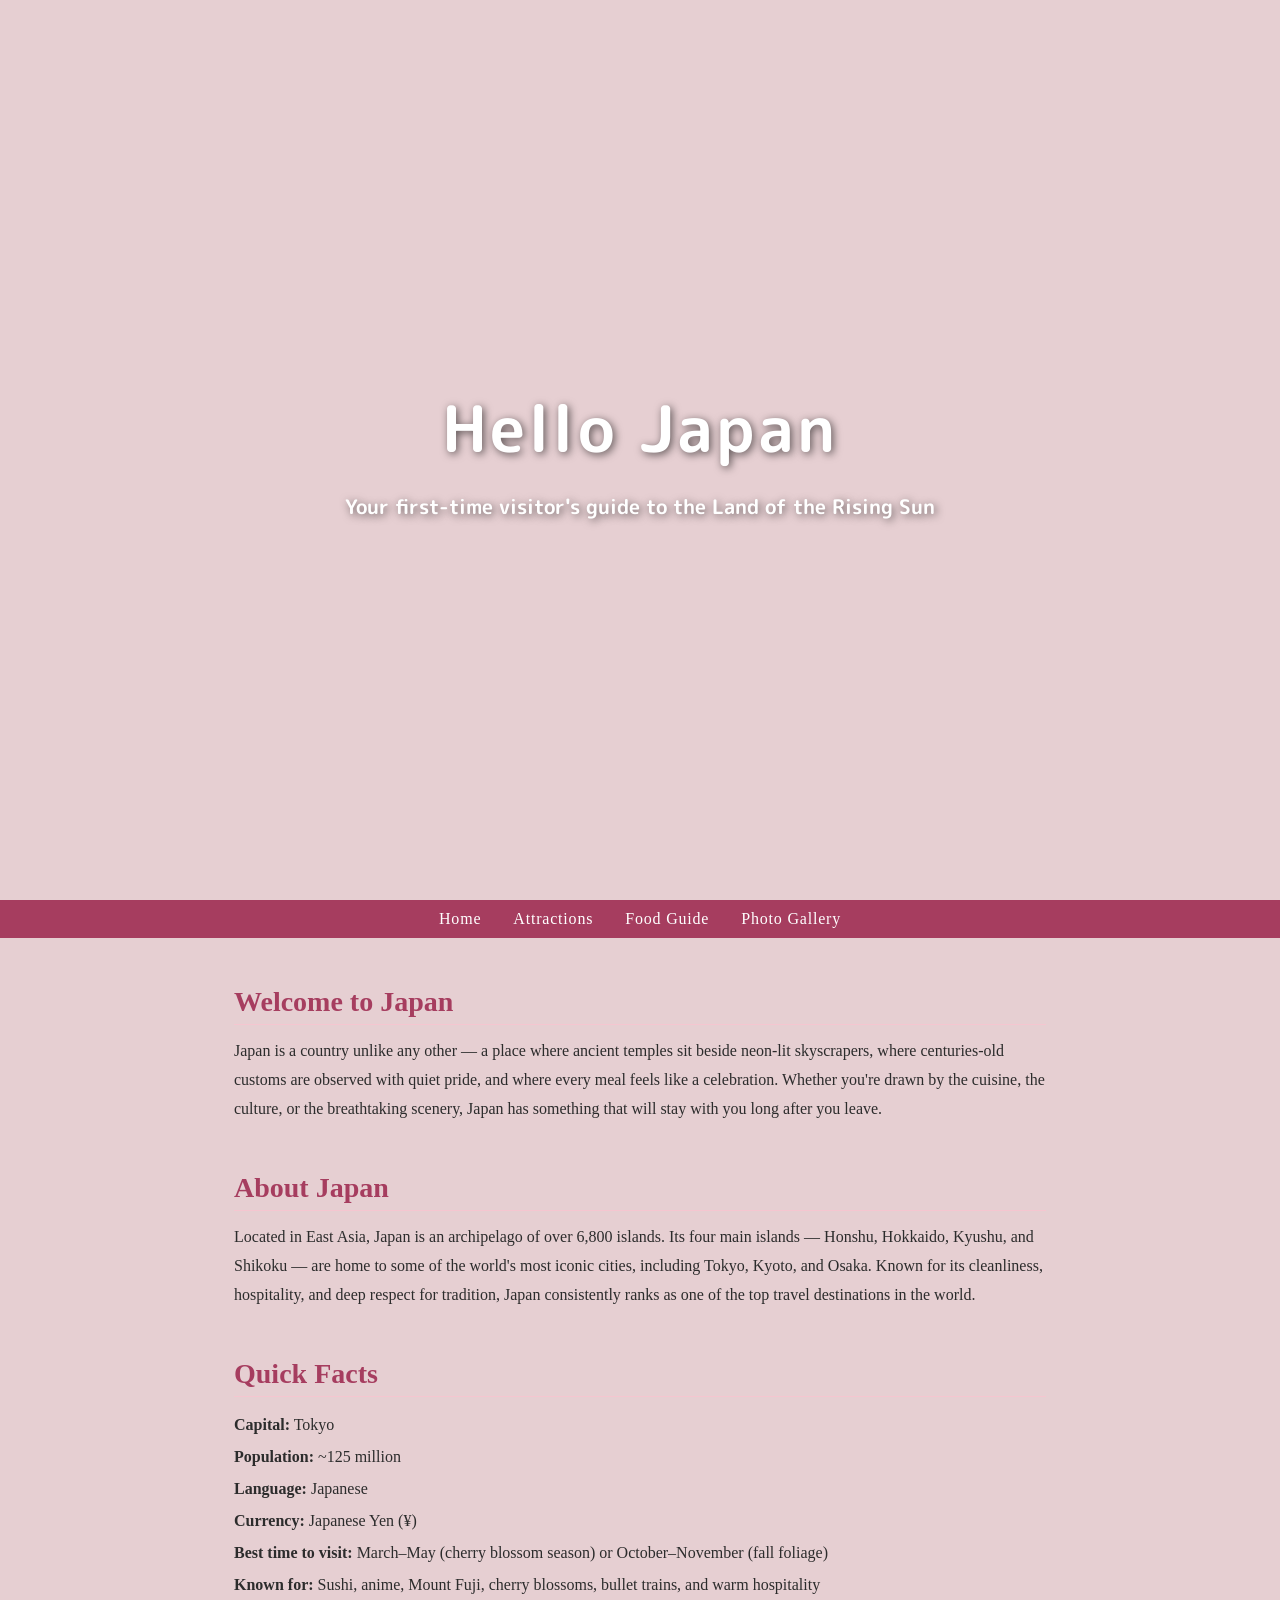
==== index.html @ 5c3699c9 "I have completed milestone 1 and 2, but still need to add a couple of images, text, and maybe play a" ====
<!DOCTYPE html>
<html lang="en">
<head>

    <!-- this is a google japanese font i found and looked up to make this more intriguing-->
    <link href="https://fonts.googleapis.com/css2?family=M+PLUS+Rounded+1c:wght@500;700&display=swap" rel="stylesheet">

    <meta charset="UTF-8">
    <meta name="viewport" content="width=device-width, initial-scale=1.0">
    <title>Hello Japan — Travel Guide</title>
    <link rel="stylesheet" href="css/styless.css">
    <link rel="stylesheet" href="css/images.css">
</head>
<body>

    <!-- Hero section: full-screen welcome with background image -->
    <header id="hero">
        <div class="hero-text">
            <h1>Hello Japan</h1>
            <p class="hero-tagline">Your first-time visitor's guide to the Land of the Rising Sun</p>
        </div>
    </header>

    <!-- Sticky navigation bar — sits below the hero, sticks to top on scroll -->
    <nav id="main-nav">
        <ul>
            <li><a href="index.html">Home</a></li>
            <li><a href="attractions.html">Attractions</a></li>
            <li><a href="foodguide.html">Food Guide</a></li>
            <li><a href="photo-gallery.html">Photo Gallery</a></li>
        </ul>
    </nav>

    <!-- Home page content: About, Welcome, Facts -->
    <main>

        <section id="welcome">
            <h2>Welcome to Japan</h2>
            <p>
                Japan is a country unlike any other — a place where ancient temples sit beside neon-lit
                skyscrapers, where centuries-old customs are observed with quiet pride, and where every
                meal feels like a celebration. Whether you're drawn by the cuisine, the culture, or the
                breathtaking scenery, Japan has something that will stay with you long after you leave.
            </p>
        </section>

        <section id="about">
            <h2>About Japan</h2>
            <p>
                Located in East Asia, Japan is an archipelago of over 6,800 islands. Its four main islands —
                Honshu, Hokkaido, Kyushu, and Shikoku — are home to some of the world's most iconic cities,
                including Tokyo, Kyoto, and Osaka. Known for its cleanliness, hospitality, and deep respect
                for tradition, Japan consistently ranks as one of the top travel destinations in the world.
            </p>
        </section>

        <section id="facts">
            <h2>Quick Facts</h2>
            <ul>
                <li><strong>Capital:</strong> Tokyo</li>
                <li><strong>Population:</strong> ~125 million</li>
                <li><strong>Language:</strong> Japanese</li>
                <li><strong>Currency:</strong> Japanese Yen (¥)</li>
                <li><strong>Best time to visit:</strong> March–May (cherry blossom season) or October–November (fall foliage)</li>
                <li><strong>Known for:</strong> Sushi, anime, Mount Fuji, cherry blossoms, bullet trains, and warm hospitality</li>
            </ul>
        </section>

    </main>

</body>
</html>
---- css/styless.css ----
/* ── Reset ── */
* {
    margin: 0;
    padding: 0;
    box-sizing: border-box;
}

body {
    font-family: Georgia, serif;
    color: #2c2c2c;
    background-color: #e6cfd2;
}

/* ── Hero header ── */
#hero {
    height: 100vh;
    background-image: url('../images/japan-hero.jpg');
    background-size: cover;
    background-position: center;
    display: flex;
    align-items: center;
    justify-content: center;
    text-align: center;
}

.hero-text h1 {
    font-family: 'M PLUS Rounded 1c', sans-serif;
    font-weight: 700;
    color: #ffffff;
    font-size: 4rem;
    text-shadow: 2px 2px 8px rgba(0, 0, 0, 0.6);
    letter-spacing: 0.05em;
}

.hero-tagline {
    font-family: 'M PLUS Rounded 1c', sans-serif;
    font-weight: 700;
    color: #ffffff;
    font-size: 1.25rem;
    margin-top: 1rem;
    text-shadow: 2px 2px 8px rgba(0, 0, 0, 0.6);
}

/* ── Sticky navigation ── */
#main-nav {
    position: sticky;
    top: 0;
    z-index: 100;
    background-color: #a63d5f;
    padding: 10px 30px;
}

#main-nav ul {
    list-style: none;
    display: flex;
    gap: 2rem;
    justify-content: center;
}

#main-nav a {
    color: #fff;
    text-decoration: none;
    font-size: 1rem;
    letter-spacing: 0.05em;
    padding: 0.25rem 0;
    border-bottom: 2px solid transparent;
}

#main-nav a:hover {
    border-bottom: 2px solid #f5c6d0;
}

/* ── Main content sections ── */
main {
    max-width: 860px;
    margin: 0 auto;
    padding: 3rem 1.5rem;
}

main section {
    margin-bottom: 3rem;
}

main h2 {
    font-size: 1.75rem;
    color: #a63d5f;
    margin-bottom: 0.75rem;
    border-bottom: 1px solid #f5c6d0;
    padding-bottom: 0.4rem;
}

main p {
    line-height: 1.8;
    font-size: 1rem;
}

#facts ul {
    list-style: none;
    line-height: 2;
    font-size: 1rem;
}

/* ── Photo gallery page ── */
#gallery-hero {
    height: 50vh;
    background-image: url('../images/gallery-hero.jpg');
    background-size: cover;
    background-position: center;
    display: flex;
    flex-direction: column;
    align-items: center;
    justify-content: center;
    text-align: center;
}

#gallery-hero h1 {
    font-family: 'M PLUS Rounded 1c', sans-serif;
    font-weight: 700;
    font-size: 3rem;
    color: #ffffff;
    text-shadow: 2px 2px 8px rgba(0, 0, 0, 0.6);
}

#gallery-hero .page-intro {
    font-size: 1.1rem;
    color: #f5e6ea;
    margin-top: 0.75rem;
    text-shadow: 1px 1px 4px rgba(0, 0, 0, 0.5);
    margin-bottom: 0;
}

#gallery-page {
    max-width: 1100px;
    margin: 0 auto;
    padding: 3rem 1.5rem;
}

/* ── Attractions page ── */
#attractions-page {
    max-width: 1100px;
    margin: 0 auto;
    padding: 3rem 1.5rem;
}


#attractions {
    height: 50vh;
    background-image: url('../images/attractions-hero.jpg');
    background-size: cover;
    background-position: center;
    display: flex;
    flex-direction: column;
    align-items: center;
    justify-content: center;
    text-align: center;
}

#attractions h1 {
    font-family: 'M PLUS Rounded 1c', sans-serif;
    font-weight: 700;
    font-size: 3rem;
    color: #ffffff;
    text-shadow: 2px 2px 8px rgba(0, 0, 0, 0.6);
}

#attractions .page-intro {
    font-size: 1.1rem;
    color: #f5e6ea;
    margin-top: 0.75rem;
    text-shadow: 1px 1px 4px rgba(0, 0, 0, 0.5);
    margin-bottom: 0;
}

.card-grid {
    display: flex;
    flex-wrap: wrap;
    gap: 1.75rem;
}

.card {
    flex: 1 1 300px;
    background-color: #fff;
    border-radius: 10px;
    overflow: hidden;
    box-shadow: 0 2px 8px rgba(0, 0, 0, 0.1);
}

.card-image-placeholder {
    width: 100%;
    height: 200px;
    background-color: #d4a5b0;
}

.card-body {
    padding: 1.25rem;
}

.card-body h2 {
    font-family: 'M PLUS Rounded 1c', sans-serif;
    font-size: 1.2rem;
    color: #a63d5f;
    margin-bottom: 0.5rem;
    border: none;
    padding: 0;
}

.card-body p {
    font-size: 0.95rem;
    line-height: 1.6;
    color: #444;
}

/* ── Food guide page ── */
#food-guide {
    height: 50vh;
    background-image: url('../images/food-hero.jpg');
    background-size: cover;
    background-position: center;
    display: flex;
    flex-direction: column;
    align-items: center;
    justify-content: center;
    text-align: center;
}

#food-guide h1 {
    font-family: 'M PLUS Rounded 1c', sans-serif;
    font-weight: 700;
    font-size: 3rem;
    color: #ffffff;
    text-shadow: 2px 2px 8px rgba(0, 0, 0, 0.6);
}

#food-guide .page-intro {
    font-size: 1.1rem;
    color: #f5e6ea;
    margin-top: 0.75rem;
    text-shadow: 1px 1px 4px rgba(0, 0, 0, 0.5);
}

#foodguide-page {
    max-width: 960px;
    margin: 0 auto;
    padding: 3rem 1.5rem;
    display: flex;
    flex-direction: column;
    gap: 2.5rem;
}

.dish {
    display: flex;
    align-items: flex-start;
    background-color: #fff;
    border-radius: 10px;
    overflow: hidden;
    box-shadow: 0 2px 8px rgba(0, 0, 0, 0.1);
}

.dish-image-placeholder {
    width: 280px;
    min-width: 280px;
    height: 275px;
    background-color: #d4a5b0;
}

.dish-info {
    padding: 1.5rem;
}

.dish-info h2 {
    font-family: 'M PLUS Rounded 1c', sans-serif;
    font-size: 1.4rem;
    color: #a63d5f;
    margin-bottom: 0.4rem;
    border: none;
    padding: 0;
}

.traveler-tag {
    display: inline-block;
    background-color: #f5c6d0;
    color: #a63d5f;
    font-family: 'M PLUS Rounded 1c', sans-serif;
    font-size: 0.8rem;
    font-weight: 700;
    padding: 0.2rem 0.65rem;
    border-radius: 20px;
    margin-bottom: 0.6rem;
}

.dish-address {
    font-size: 0.875rem;
    color: #888;
    font-style: italic;
    margin-bottom: 0.75rem;
}

.dish-info p {
    font-size: 0.95rem;
    line-height: 1.7;
    color: #444;
}

.dish-link {
    display: inline-block;
    margin-top: 0.85rem;
    font-family: 'M PLUS Rounded 1c', sans-serif;
    font-size: 0.9rem;
    font-weight: 700;
    color: #a63d5f;
    text-decoration: none;
    border-bottom: 2px solid #f5c6d0;
}

.dish-link:hover {
    color: #7a2d47;
    border-bottom-color: #a63d5f;
}
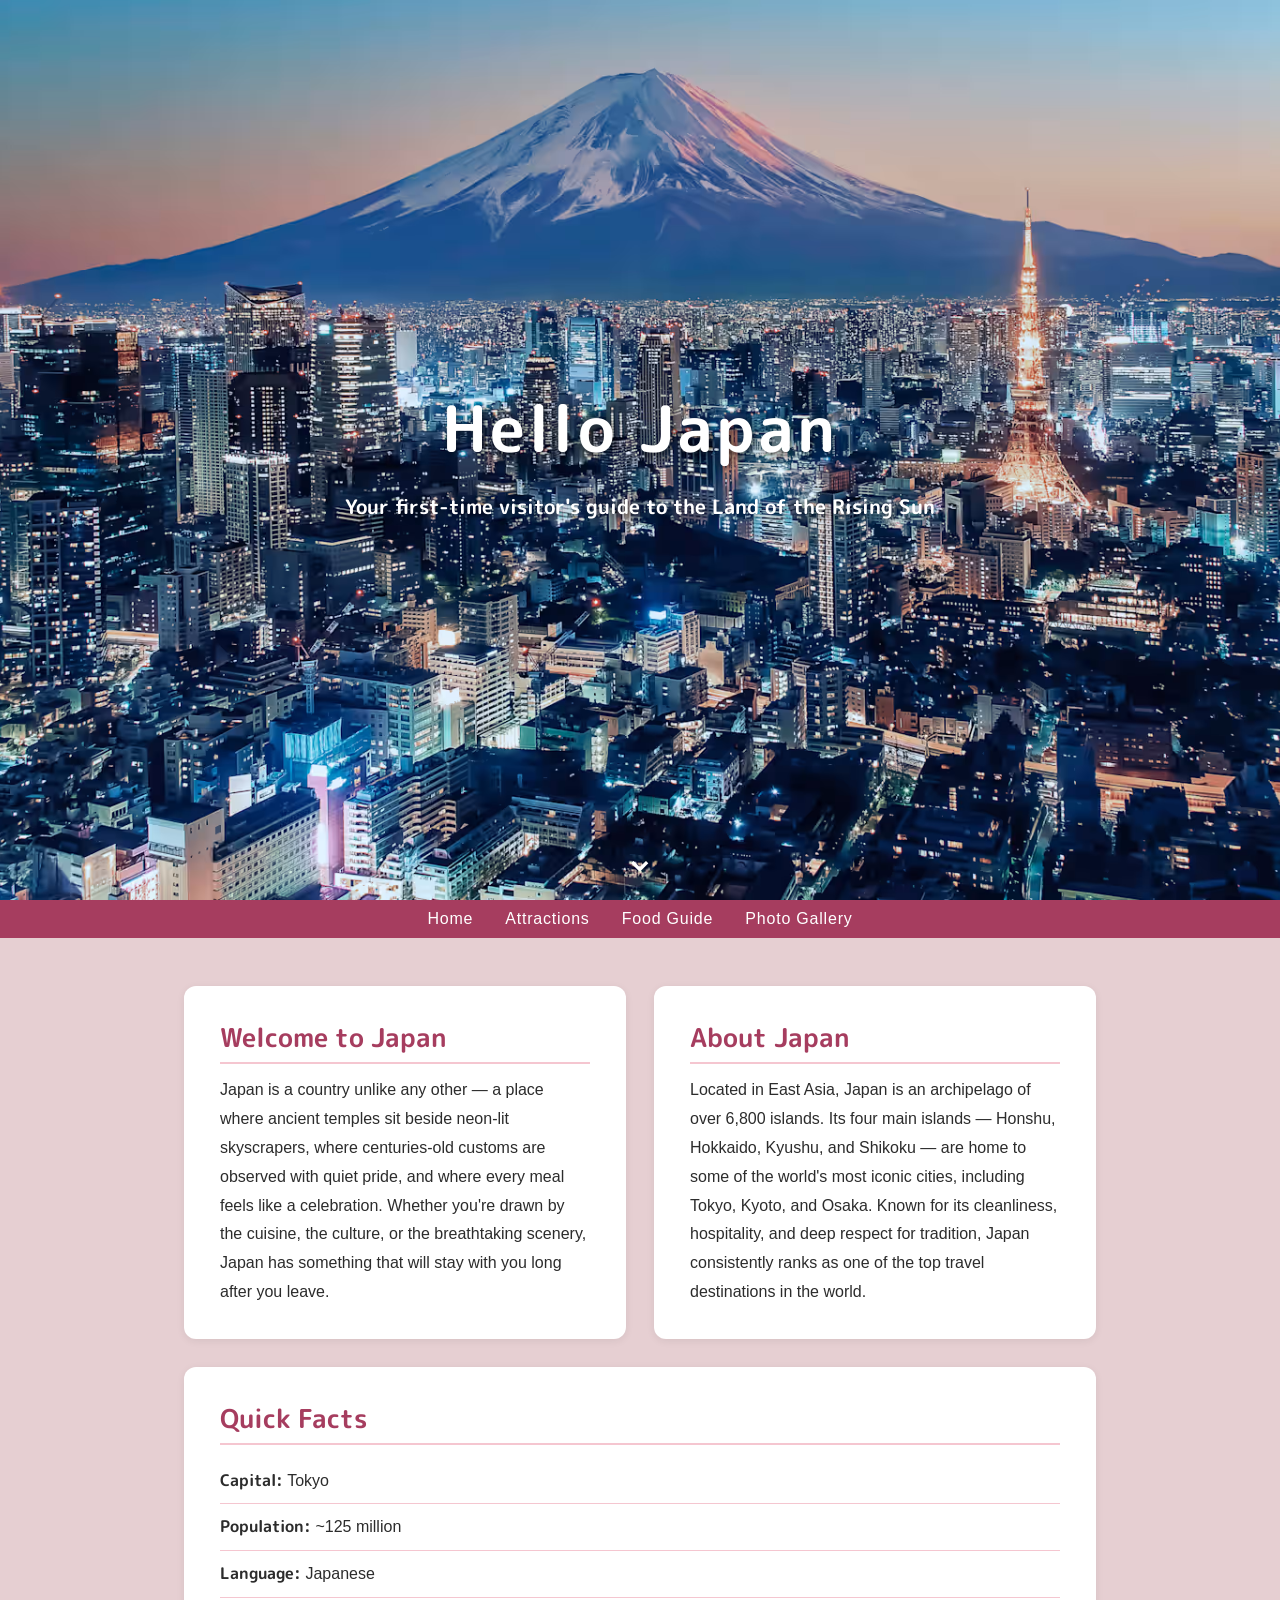
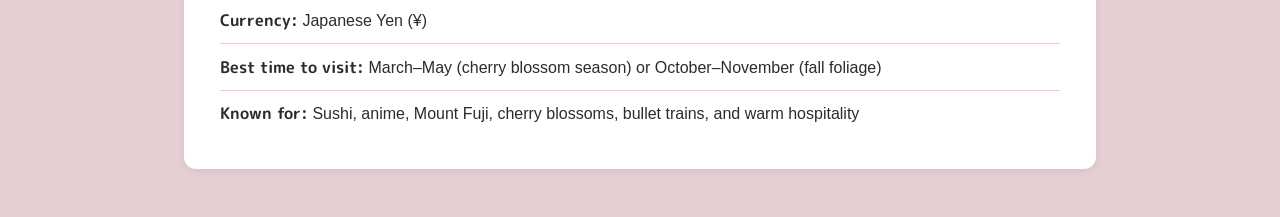
==== commit 3b0bbec6: "Completed project" ====
--- a/index.html
+++ b/index.html
@@ -19,6 +19,7 @@
             <h1>Hello Japan</h1>
             <p class="hero-tagline">Your first-time visitor's guide to the Land of the Rising Sun</p>
         </div>
+        <a class="scroll-arrow" href="#main-nav">&#8964;</a>
     </header>
 
     <!-- Sticky navigation bar — sits below the hero, sticks to top on scroll -->
@@ -26,13 +27,13 @@
         <ul>
             <li><a href="index.html">Home</a></li>
             <li><a href="attractions.html">Attractions</a></li>
-            <li><a href="foodguide.html">Food Guide</a></li>
+            <li><a href="food-guide.html">Food Guide</a></li>
             <li><a href="photo-gallery.html">Photo Gallery</a></li>
         </ul>
     </nav>
 
     <!-- Home page content: About, Welcome, Facts -->
-    <main>
+    <main id="home-content">
 
         <section id="welcome">
             <h2>Welcome to Japan</h2>
--- a/css/styless.css
+++ b/css/styless.css
@@ -6,7 +6,7 @@
 }
 
 body {
-    font-family: Georgia, serif;
+    font-family: 'M PLUS Rounded 1c', sans-serif;
     color: #2c2c2c;
     background-color: #e6cfd2;
 }
@@ -14,13 +14,14 @@
 /* ── Hero header ── */
 #hero {
     height: 100vh;
-    background-image: url('../images/japan-hero.jpg');
+    background-image: url('../images/fuji.avif');
     background-size: cover;
     background-position: center;
     display: flex;
     align-items: center;
     justify-content: center;
     text-align: center;
+    position: relative;
 }
 
 .hero-text h1 {
@@ -72,20 +73,35 @@
 
 /* ── Main content sections ── */
 main {
-    max-width: 860px;
+    max-width: 960px;
     margin: 0 auto;
     padding: 3rem 1.5rem;
 }
 
+#home-content {
+    display: flex;
+    flex-wrap: wrap;
+    gap: 1.75rem;
+}
+
 main section {
-    margin-bottom: 3rem;
+    background-color: #fff;
+    border-radius: 12px;
+    padding: 2rem 2.25rem;
+    box-shadow: 0 2px 8px rgba(0, 0, 0, 0.07);
+    flex: 1 1 300px;
+}
+
+#facts {
+    flex: 1 1 100%;
 }
 
 main h2 {
-    font-size: 1.75rem;
+    font-family: 'M PLUS Rounded 1c', sans-serif;
+    font-size: 1.6rem;
     color: #a63d5f;
     margin-bottom: 0.75rem;
-    border-bottom: 1px solid #f5c6d0;
+    border-bottom: 2px solid #f5c6d0;
     padding-bottom: 0.4rem;
 }
 
@@ -100,10 +116,19 @@
     font-size: 1rem;
 }
 
+#facts li {
+    border-bottom: 1px solid #f5c6d0;
+    padding: 0.4rem 0;
+}
+
+#facts li:last-child {
+    border-bottom: none;
+}
+
 /* ── Photo gallery page ── */
 #gallery-hero {
-    height: 50vh;
-    background-image: url('../images/gallery-hero.jpg');
+    height: 86vh;
+    background-image: url('../images/gallery.jpg');
     background-size: cover;
     background-position: center;
     display: flex;
@@ -111,6 +136,7 @@
     align-items: center;
     justify-content: center;
     text-align: center;
+    position: relative;
 }
 
 #gallery-hero h1 {
@@ -135,6 +161,18 @@
     padding: 3rem 1.5rem;
 }
 
+#gallery-page .card {
+    flex: 1 1 100%;
+}
+
+#gallery-page .card img {
+    width: 100%;
+    height: 400px;
+    object-fit: cover;
+    display: block;
+}
+
+
 /* ── Attractions page ── */
 #attractions-page {
     max-width: 1100px;
@@ -145,7 +183,7 @@
 
 #attractions {
     height: 50vh;
-    background-image: url('../images/attractions-hero.jpg');
+    background-image: url('../images/cherryb.jpg');
     background-size: cover;
     background-position: center;
     display: flex;
@@ -185,7 +223,7 @@
     box-shadow: 0 2px 8px rgba(0, 0, 0, 0.1);
 }
 
-.card-image-placeholder {
+.card-image {
     width: 100%;
     height: 200px;
     background-color: #d4a5b0;
@@ -213,7 +251,7 @@
 /* ── Food guide page ── */
 #food-guide {
     height: 50vh;
-    background-image: url('../images/food-hero.jpg');
+    background-image: url('../images/food.jpg');
     background-size: cover;
     background-position: center;
     display: flex;
@@ -238,6 +276,22 @@
     text-shadow: 1px 1px 4px rgba(0, 0, 0, 0.5);
 }
 
+.scroll-arrow {
+    position: absolute;
+    bottom: 1.25rem;
+    left: 50%;
+    transform: translateX(-50%);
+    font-size: 2.5rem;
+    color: #fff;
+    text-decoration: none;
+    animation: bounce 1.5s infinite;
+}
+
+@keyframes bounce {
+    0%, 100% { transform: translateY(0); }
+    50%       { transform: translateY(10px); }
+}
+
 #foodguide-page {
     max-width: 960px;
     margin: 0 auto;
@@ -256,7 +310,7 @@
     box-shadow: 0 2px 8px rgba(0, 0, 0, 0.1);
 }
 
-.dish-image-placeholder {
+.dish-image{
     width: 280px;
     min-width: 280px;
     height: 275px;
@@ -317,3 +371,72 @@
     border-bottom-color: #a63d5f;
 }
 
+/* ── Footer ── */
+footer {
+    text-align: center;
+    padding: 1.5rem;
+    background-color: #a63d5f;
+    color: #f5e6ea;
+    font-size: 0.875rem;
+}
+
+/* ── Media queries ── */
+@media (max-width: 768px) {
+
+    /* Nav: stack links vertically */
+    #main-nav ul {
+        flex-direction: column;
+        align-items: center;
+        gap: 0.5rem;
+    }
+
+    /* Hero text: scale down on small screens */
+    .hero-text h1 {
+        font-size: 2.5rem;
+    }
+
+    .hero-tagline {
+        font-size: 1rem;
+    }
+
+    /* Page hero headers */
+    #attractions h1,
+    #food-guide h1,
+    #gallery-hero h1 {
+        font-size: 2rem;
+    }
+
+    /* Main sections: reduce padding */
+    main section {
+        padding: 1.25rem;
+    }
+
+    main h2 {
+        font-size: 1.3rem;
+    }
+
+    /* Food guide: stack image above text instead of side by side */
+    .dish {
+        flex-direction: column;
+    }
+
+    .dish-image {
+        width: 100%;
+        min-width: unset;
+        height: 220px;
+        object-fit: cover;
+    }
+
+    /* Home sections: single column on mobile */
+    main section {
+        flex: 1 1 100%;
+    }
+
+    /* Attractions cards: single column */
+    .card {
+        flex: 1 1 100%;
+    }
+
+    /* Gallery cards already full width — keep as-is */
+}
+
